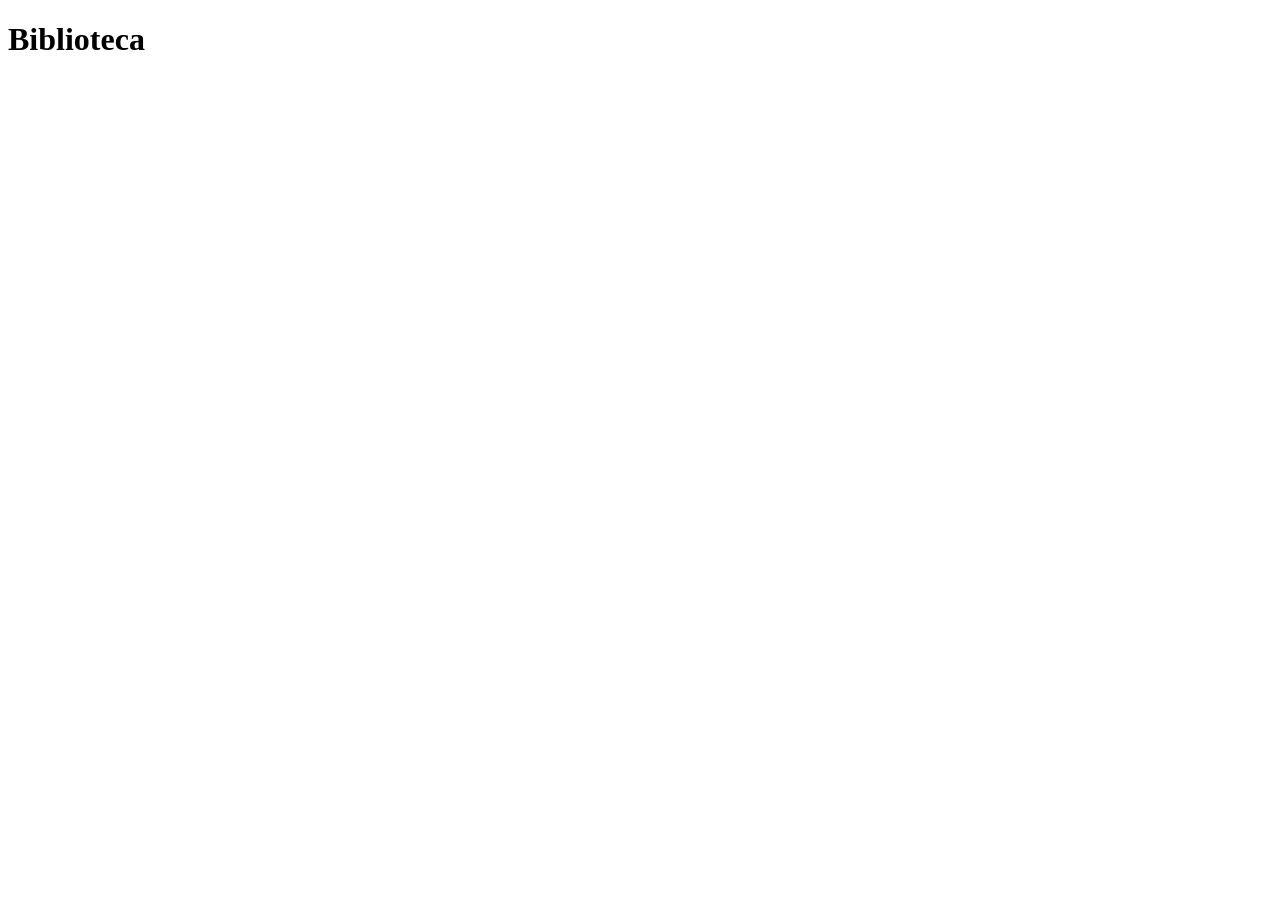
==== public/biblioteca.html @ fd7e072b "Adiciona telas de login e cadastro" ====
<!DOCTYPE html>
<html lang="pt-br">

<head>
    <meta charset="UTF-8">
    <title>Biblioteca</title>
</head>

<body onload="listarLivros()">

    <h1>Biblioteca</h1>
    <div id="container_livros"></div>

    <script>
        function listarLivros() {
            fetch("http://localhost:3333/livros/listar"
            ).then(function (resposta) {
                return resposta.json()
            }).then(function (livros) {
                let container = '';

                for (let i = 0; i < livros.length; i++) {
                    let livro = livros[i];
                    container += `
                        <div class="card-livro">
                            <h3>${livro.titulo}</h3>
                            <p>${livro.autor}</p>

                            <img 
                                id="coracao${livro.idLivro}"
                                src="../img/icon-coracao-vazio.png"
                                onclick="favoritar(${livro.idLivro})"
                                width="100"
                            >
                        </div>`
                }

                container_livros.innerHTML = container
            })

        }


        function favoritar(idLivro) {
            let idUsuario = sessionStorage.ID_USUARIO

            if (idUsuario == undefined || idUsuario == null) {
                alert("Você precisa estar logado para favoritar um livro.");
                window.location = "login.html";
                return;
            }

            fetch("http://localhost:3333/favoritos/favoritar", {
                method: "POST",
                headers: {
                    "Content-Type": "application/json"
                },
                body: JSON.stringify({
                    fkUsuario: idUsuario,
                    fkLivro: idLivro
                })
            }).then(function (resposta) {
                if (resposta.ok) {
                    alert('Livro Favoritado!!!!')
                    document.getElementById("coracao" + idLivro).src =
                        "../img/icon-coracao-cheio.png";
                }
                else {
                    alert("Esse livro já está nos seus favoritos.");
                }
            })

        }
    </script>

</body>

</html>
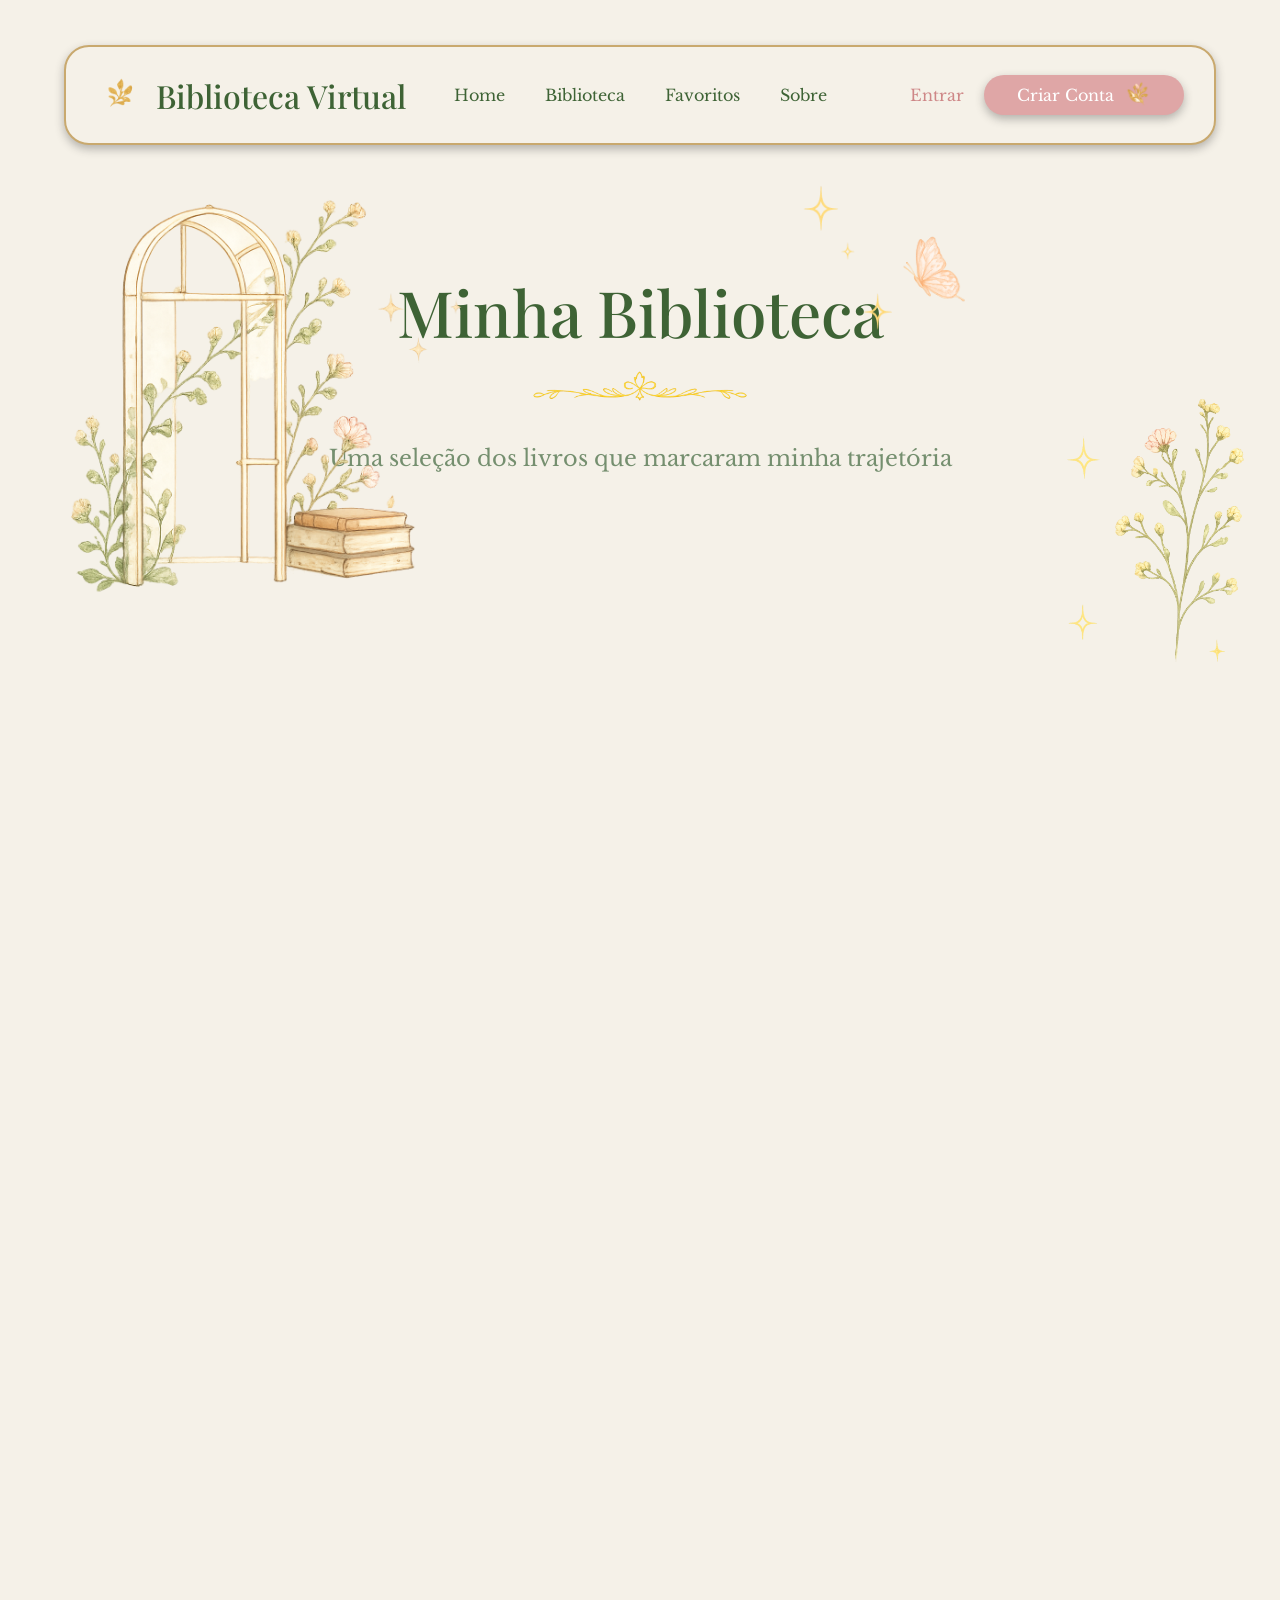
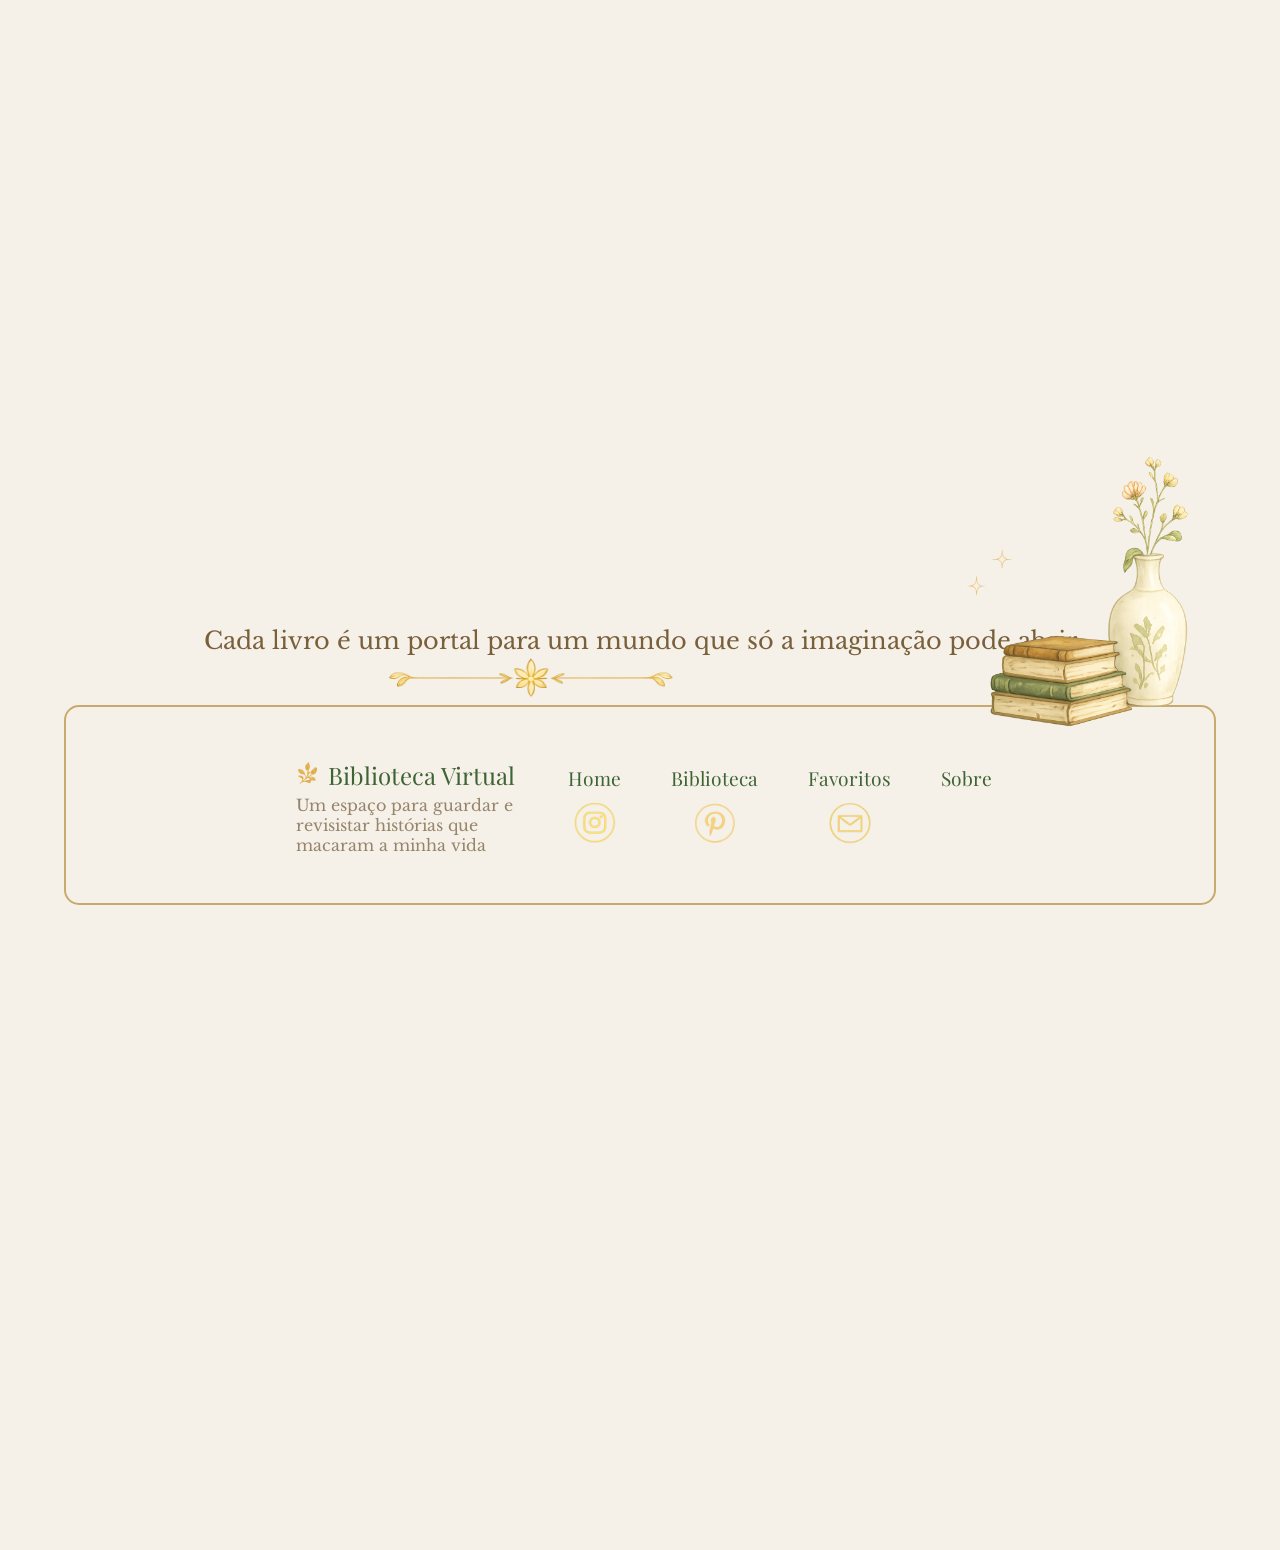
==== commit 0a35f14e: "Atualização 05/05" ====
--- a/public/biblioteca.html
+++ b/public/biblioteca.html
@@ -4,12 +4,90 @@
 <head>
     <meta charset="UTF-8">
     <title>Biblioteca</title>
+    <link rel="stylesheet" href="./estilos/style-biblioteca.css">
+    <link rel="preconnect" href="https://fonts.googleapis.com">
+    <link rel="preconnect" href="https://fonts.gstatic.com" crossorigin>
+    <link
+        href="https://fonts.googleapis.com/css2?family=Libre+Baskerville:wght@400;700&family=Playfair+Display:wght@400;500;600;700&display=swap"
+        rel="stylesheet">
+    <script src="./js/sessao.js"></script>
 </head>
 
-<body onload="listarLivros()">
+<body onload="listarLivros(), Carregar()">
 
-    <h1>Biblioteca</h1>
-    <div id="container_livros"></div>
+    <div class="container">
+        <div class="container-principal">
+            <div class="nav-bar">
+                <div class="elemento-nav-1">
+                    <img src="./img/pin1.png" alt="">
+                    <h1>Biblioteca Virtual</h1>
+                </div>
+                <div class="elemento-nav-2">
+                    <a href="./index.html">Home</a>
+                    <a href="./biblioteca.html">Biblioteca</a>
+                    <a href="./favoritos.html">Favoritos</a>
+                    <a href="./index.html#id_banner">Sobre</a>
+                </div>
+                <div class="elemento-nav-3">
+                    <div id="botoes_deslogado" class="botoes_deslogado">
+                        <a href="./login.html">Entrar</a>
+
+                        <div class="elemento-nav-4">
+                            <button onclick="Redirecionar()" class="botao-criar">
+                                Criar Conta
+                                <img src="./img/pin2.png" alt="">
+                            </button>
+                        </div>
+                    </div>
+                    <button onclick="Sair()" id="btnSair" class="btn-sair">
+                        Sair
+                        <img src="./img/pin2.png" alt="">
+                    </button>
+                </div>
+            </div>
+            <div class="container-hero">
+                <img src="./img/icon-porta.png" alt="" class="banner-biblioteca">
+                <span>Minha Biblioteca</span>
+                <img src="./img/icon-moldura-linha.png" alt="" class="linha-hero-biblioteca">
+                <p>Uma seleção dos livros que marcaram minha trajetória</p>
+                <img src="./img/icon-borboleta-estrela.png" alt="" class="borboleta-hero-biblioteca">
+                <img src="./img/icon-flor-estrela.png" alt="" class="flor-hero-biblioteca">
+            </div>
+            <div id="container_livros" class="container-cards">
+            </div>
+            <div class="footer">
+                <div class="container-texto-footer">
+                    <p>Cada livro é um portal para um mundo que só a imaginação pode abrir</p>
+                    <img src="./img/icon-linha-3.png" alt="" class="linha-footer">
+                    <img src="./img/icon-vaso-livro-footer.png" alt="" class="icon-footer">
+                </div>
+                <div class="container-footer">
+                    <div class="elemento-footer-1">
+                        <div class="elemento-footer-2">
+                            <img src="./img/pin1.png" alt="">
+                            <span>Biblioteca Virtual</span>
+                        </div>
+                        <p>Um espaço para guardar e revisistar histórias que macaram a minha vida</p>
+                    </div>
+                    <div class="elemento-footer-3">
+                        <span>Home</span>
+                        <img src="./img/icon-insta.png" alt="">
+                    </div>
+                    <div class="elemento-footer-4">
+                        <span>Biblioteca</span>
+                        <img src="./img/icon-pinterest.png" alt="">
+                    </div>
+                    <div class="elemento-footer-5">
+                        <span>Favoritos</span>
+                        <img src="./img/icon-email.png" alt="">
+                    </div>
+                    <div class="elemento-footer-6">
+                        <span>Sobre</span>
+                    </div>
+                </div>
+            </div>
+        </div>
+    </div>
 
     <script>
         function listarLivros() {
@@ -21,26 +99,48 @@
 
                 for (let i = 0; i < livros.length; i++) {
                     let livro = livros[i];
-                    container += `
-                        <div class="card-livro">
-                            <h3>${livro.titulo}</h3>
-                            <p>${livro.autor}</p>
-
-                            <img 
-                                id="coracao${livro.idLivro}"
-                                src="../img/icon-coracao-vazio.png"
-                                onclick="favoritar(${livro.idLivro})"
-                                width="100"
-                            >
-                        </div>`
+                    container += `        <div class="cards-biblioteca">
+            <img src="./img/icon-fitinha.png" alt="" class="fitinha-cards">
+            <div class="card-capa">
+                <img src="https://m.media-amazon.com/images/I/71oxE2vkZmL._AC_UF1000,1000_QL80_.jpg" alt="">
+            </div>
+            <div class="card-conteudo">
+                <img src="./img/icon-coracao-vazio.png" alt="" class="coracao-card" id="coracao${livro.idLivro}" onclick="favoritar(${livro.idLivro})">
+                <span class="titulo-card">
+                    ${livro.titulo}
+                </span>
+                <span class="autor-card">
+                    ${livro.autor}
+                </span>
+                <img src="./img/icon-linha-cards.png" alt="" class="linha-card">
+                <button onclick="CarregarPreview()" class="btn-amostra">
+                    <img src="./img/icon-pin3.png" alt="">
+                    Ler amostra
+                </button>
+            </div>
+        </div>
+                `
                 }
 
                 container_livros.innerHTML = container
             })
 
         }
-
-
+        function Carregar() {
+            let id = sessionStorage.ID_USUARIO
+            if (id == undefined || id == null) {
+                btnSair.style.display = "none"
+            }
+            else {
+                botoes_deslogado.style.display = "none"
+            }
+        }
+        function Sair() {
+            limparSessao()
+        }
+        function Redirecionar() {
+            window.location = "./cadastro.html"
+        }
         function favoritar(idLivro) {
             let idUsuario = sessionStorage.ID_USUARIO
 
--- a/public/estilos/style-biblioteca.css
+++ b/public/estilos/style-biblioteca.css
@@ -0,0 +1,454 @@
+* {
+    margin: 0;
+    padding: 0;
+    box-sizing: border-box;
+    text-decoration: none;
+    border: none;
+}
+
+
+.container {
+    width: 100%;
+    min-height: 350vh;
+    background-color: #F5F1E8;
+
+    display: flex;
+    justify-content: center;
+    align-items: flex-start;
+
+    padding-top: 5vh;
+    padding-bottom: 5vh;
+
+    .container-principal {
+        width: 90%;
+        min-height: 335vh;
+        /* background-color: #CE8787; */
+    }
+}
+
+.nav-bar {
+    width: 100%;
+    height: 100px;
+    background-color: #F5F1E8;
+    border-radius: 25px;
+    border: 2px solid #C9A96E;
+    box-shadow: 0px 4px 10px #2f2f2f55;
+    /* position: fixed; */
+
+
+    display: grid;
+    grid-template-columns: 1fr auto 1fr;
+    align-items: center;
+
+    padding: 0 30px;
+
+    .elemento-nav-1 {
+        display: flex;
+        align-items: center;
+        gap: 10px;
+
+        justify-self: start;
+
+        img {
+            width: 50px;
+        }
+
+        h1 {
+            font-family: 'Playfair Display', serif;
+            color: #3E6335;
+            font-weight: 500;
+        }
+    }
+
+    .elemento-nav-2 {
+        display: flex;
+        justify-content: center;
+        align-items: center;
+        gap: 40px;
+
+        justify-self: center;
+
+        a {
+            color: #3E6335;
+            font-size: 1rem;
+            font-family: 'Libre Baskerville', serif;
+        }
+    }
+
+    .elemento-nav-3 {
+        display: flex;
+        gap: 20px;
+        align-items: center;
+        justify-self: end;
+
+        .botoes_deslogado {
+            display: flex;
+            align-items: center;
+            gap: 20px;
+
+            a {
+                color: #CE8787;
+                font-size: 1rem;
+                font-family: 'Libre Baskerville', serif;
+            }
+
+            .botao-criar {
+                width: 200px;
+                height: 40px;
+                background-color: #DFA6A6;
+                border-radius: 50px;
+                border: none;
+
+                display: flex;
+                align-items: center;
+                justify-content: center;
+                gap: 8px;
+
+                color: white;
+                font-size: 1rem;
+                font-family: 'Libre Baskerville', serif;
+
+                box-shadow: 0px 4px 10px #2f2f2f55;
+                cursor: pointer;
+
+                img {
+                    width: 30px;
+                }
+            }
+        }
+    }
+
+    .btn-sair {
+        width: 200px;
+        height: 40px;
+        background-color: #DFA6A6;
+        border-radius: 50px;
+        border: none;
+        padding-left: 20px;
+
+        display: flex;
+        align-items: center;
+        justify-content: center;
+        gap: 8px;
+
+        color: white;
+        font-size: 1rem;
+        font-family: 'Libre Baskerville', serif;
+
+        box-shadow: 0px 4px 10px #2f2f2f55;
+        cursor: pointer;
+
+        img {
+            width: 30px;
+        }
+    }
+}
+
+.container-hero {
+    width: 100%;
+    height: 500px;
+    display: flex;
+    align-items: center;
+    flex-direction: column;
+    justify-content: center;
+    position: relative;
+
+    img {
+        width: 50px;
+    }
+
+    .banner-biblioteca {
+        width: 470px;
+        position: absolute;
+        left: -5px;
+    }
+
+    .flor-hero-biblioteca {
+        width: 280px;
+        position: absolute;
+        top: 180px;
+        right: -50px;
+    }
+
+    .borboleta-hero-biblioteca {
+        position: absolute;
+        width: 340px;
+        top: 0px;
+        right: 170px;
+    }
+
+    span {
+        color: #3E6335;
+        font-size: 4rem;
+        font-weight: 500;
+        font-family: 'Playfair Display', serif;
+        margin-bottom: 90px;
+    }
+
+    .linha-hero-biblioteca {
+        width: 240px;
+        position: absolute;
+        /* background-color: #866ec9; */
+    }
+
+    p {
+        color: #758F6F;
+        font-size: 1.4rem;
+        font-family: 'Libre Baskerville', serif;
+        font-weight: 400;
+        margin-bottom: 50px;
+    }
+}
+
+
+.container-cards {
+    width: 100%;
+    height: 1400px;
+    display: grid;
+    grid-template-columns: repeat(3, 1fr);
+    gap: 40px;
+    /* background-color: #583D19; */
+
+    .cards-biblioteca {
+        width: 400px;
+        height: 280px;
+        background-color: #F5F1E8;
+        border-radius: 8px;
+        border: 2px solid #C9A96E;
+        position: relative;
+        display: flex;
+        justify-content: center;
+        align-items: center;
+        gap: 25px;
+
+        img {
+            width: 50px;
+        }
+
+        .fitinha-cards {
+            position: absolute;
+            width: 160px;
+            top: -55px;
+        }
+
+        .card-capa {
+            width: 140px;
+            height: 200px;
+            border-radius: 8px;
+            margin-right: 10px;
+
+            img {
+                border-radius: 8px;
+                width: 100%;
+                height: 100%;
+            }
+        }
+
+        .card-conteudo {
+            width: 170px;
+            height: 200px;
+            display: flex;
+            flex-direction: column;
+            justify-content: space-between;
+            position: relative;
+
+            .coracao-card {
+                position: absolute;
+                width: 205px;
+                /* background-color: #6ec9bb; */
+                top: -65px;
+                left: 55px;
+            }
+
+            .titulo-card {
+                width: 130px;
+                margin-left: 20px;
+                color: #583D19;
+                font-size: 1rem;
+                font-family: 'Libre Baskerville', serif;
+                margin-top: 20px;
+
+            }
+
+            .autor-card {
+                margin-bottom: 35px;
+                margin-left: 20px;
+                color: #97846B;
+                font-size: 0.80rem;
+                font-family: 'Libre Baskerville', serif;
+            }
+
+            .linha-card {
+                position: absolute;
+                width: 290px;
+                top: 35px;
+                right: -64px;
+
+            }
+
+            .btn-amostra {
+                width: 170px;
+                height: 50px;
+                background-color: #F5F1E8;
+                border: 1px solid #C9A96E;
+                border-radius: 8px;
+                color: #3E6335;
+                font-size: 0.95rem;
+                font-family: 'Libre Baskerville', serif;
+
+                img {
+                    position: absolute;
+                    top: 145px;
+                    right: 100px;
+                    width: 90px;
+                }
+            }
+        }
+    }
+}
+
+.footer {
+    /* margin-top: 80px; */
+    width: 100%;
+    height: 460px;
+    display: flex;
+    flex-direction: column;
+    justify-content: flex-end;
+    align-items: center;
+    /* background-color: #C9A96E; */
+
+    img {
+        width: 50px;
+    }
+
+    .container-texto-footer {
+        width: 100%;
+        text-align: center;
+        position: relative;
+
+        p {
+            color: #7A5F3B;
+            font-size: 1.5rem;
+            font-family: 'Libre Baskerville', serif;
+            margin-bottom: 50px;
+        }
+
+        .linha-footer {
+            position: absolute;
+            width: 350px;
+            top: -60px;
+            right: 510px;
+            /* z-index: 5; */
+        }
+
+        .icon-footer {
+            position: absolute;
+            width: 470px;
+            top: -195px;
+            right: -76px;
+            /* background-color: #CE8787; */
+            /* z-index: 5; */
+        }
+
+    }
+
+    .container-footer {
+        width: 100%;
+        height: 200px;
+        background-color: #F5F1E8;
+        border: 2px solid #C9A96E;
+        border-radius: 15px;
+        display: flex;
+        align-items: center;
+        justify-content: center;
+
+        span {
+            color: #3E6335;
+            font-family: 'Playfair Display', serif;
+            font-size: 1.2rem;
+        }
+
+        .elemento-footer-1 {
+            width: 230px;
+            display: flex;
+            flex-direction: column;
+            /* background-color: #CE8787; */
+
+            .elemento-footer-2 {
+                display: flex;
+                align-items: center;
+
+                img {
+                    width: 40px;
+                }
+
+                span {
+                    color: #3E6335;
+                    font-family: 'Playfair Display', serif;
+                    font-size: 1.5rem;
+                }
+            }
+
+            p {
+                color: #97846B;
+                font-family: 'Libre Baskerville', serif;
+                font-size: 1rem;
+                margin-left: 8px;
+            }
+        }
+
+        .elemento-footer-3 {
+            display: flex;
+            flex-direction: column;
+            justify-content: center;
+            align-items: center;
+            margin-left: 50px;
+            position: relative;
+            margin-bottom: 55px;
+
+            img {
+                width: 55px;
+                position: absolute;
+                bottom: -60px;
+            }
+        }
+
+        .elemento-footer-4 {
+            display: flex;
+            flex-direction: column;
+            justify-content: center;
+            align-items: center;
+            margin-left: 50px;
+            position: relative;
+            margin-bottom: 55px;
+
+            img {
+                width: 157px;
+                position: absolute;
+                bottom: -87px;
+            }
+        }
+
+        .elemento-footer-5 {
+            display: flex;
+            flex-direction: column;
+            justify-content: center;
+            align-items: center;
+            margin-left: 50px;
+            position: relative;
+            margin-bottom: 55px;
+
+            img {
+                width: 140px;
+                position: absolute;
+                bottom: -81px;
+            }
+        }
+
+        .elemento-footer-6 {
+
+            margin-left: 50px;
+            margin-bottom: 55px;
+        }
+    }
+}
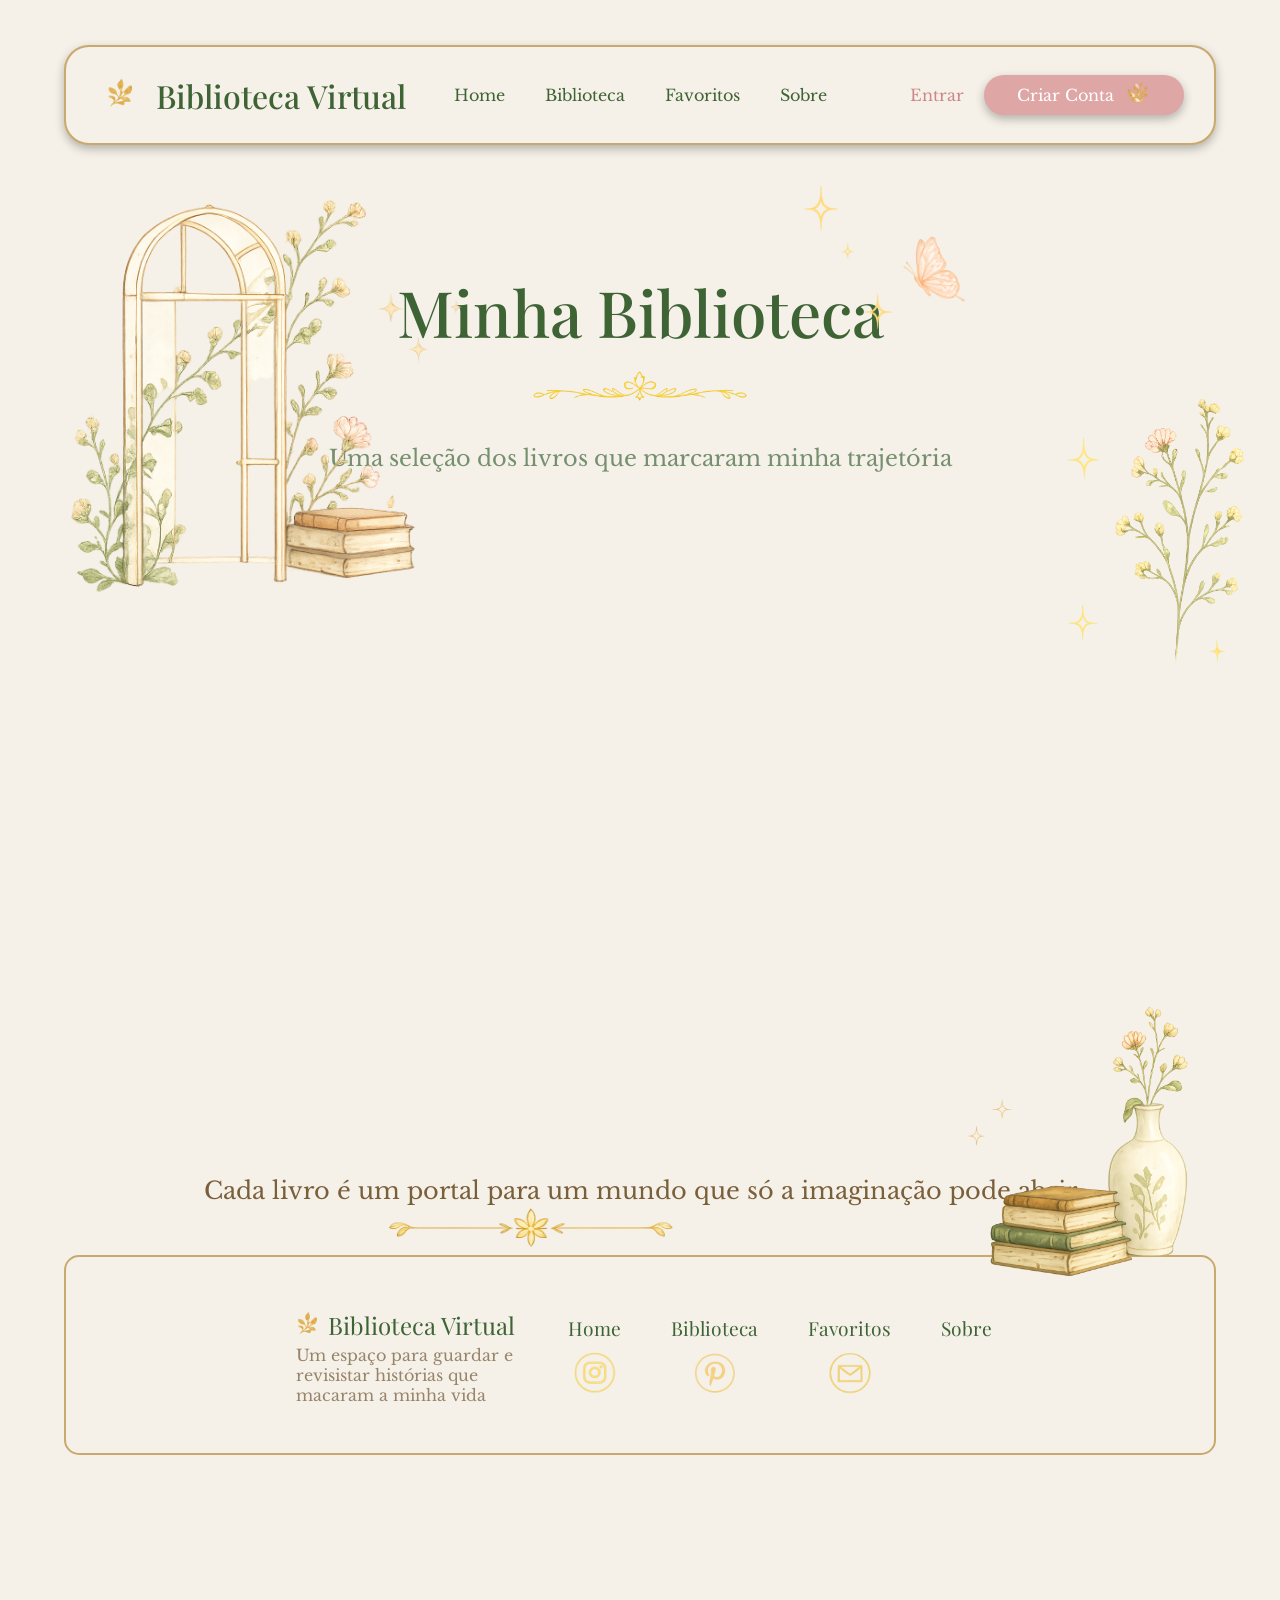
==== commit 1dcf35d5: "Alterações: 08/05" ====
--- a/public/biblioteca.html
+++ b/public/biblioteca.html
@@ -29,7 +29,7 @@
                     <a href="./index.html#id_banner">Sobre</a>
                 </div>
                 <div class="elemento-nav-3">
-                    <div id="botoes_deslogado" class="botoes_deslogado">
+                    <div style="display: none;" id="botoes_deslogado" class="botoes_deslogado">
                         <a href="./login.html">Entrar</a>
 
                         <div class="elemento-nav-4">
@@ -39,7 +39,7 @@
                             </button>
                         </div>
                     </div>
-                    <button onclick="Sair()" id="btnSair" class="btn-sair">
+                    <button style="display: none;" onclick="Sair()" id="btnSair" class="btn-sair">
                         Sair
                         <img src="./img/pin2.png" alt="">
                     </button>
@@ -88,7 +88,6 @@
             </div>
         </div>
     </div>
-
     <script>
         function listarLivros() {
             fetch("http://localhost:3333/livros/listar"
@@ -102,7 +101,7 @@
                     container += `        <div class="cards-biblioteca">
             <img src="./img/icon-fitinha.png" alt="" class="fitinha-cards">
             <div class="card-capa">
-                <img src="https://m.media-amazon.com/images/I/71oxE2vkZmL._AC_UF1000,1000_QL80_.jpg" alt="">
+                <img src="./img/capa/${livro.imagem}" alt="">
             </div>
             <div class="card-conteudo">
                 <img src="./img/icon-coracao-vazio.png" alt="" class="coracao-card" id="coracao${livro.idLivro}" onclick="favoritar(${livro.idLivro})">
@@ -129,10 +128,10 @@
         function Carregar() {
             let id = sessionStorage.ID_USUARIO
             if (id == undefined || id == null) {
-                btnSair.style.display = "none"
+                botoes_deslogado.style.display = "flex"
             }
             else {
-                botoes_deslogado.style.display = "none"
+                btnSair.style.display = "flex"
             }
         }
         function Sair() {
--- a/public/estilos/style-biblioteca.css
+++ b/public/estilos/style-biblioteca.css
@@ -9,7 +9,7 @@
 
 .container {
     width: 100%;
-    min-height: 350vh;
+    min-height: 180vh;
     background-color: #F5F1E8;
 
     display: flex;
@@ -21,7 +21,7 @@
 
     .container-principal {
         width: 90%;
-        min-height: 335vh;
+        min-height: 165vh;
         /* background-color: #CE8787; */
     }
 }
@@ -203,7 +203,7 @@
 
 .container-cards {
     width: 100%;
-    height: 1400px;
+    min-height: 350px;
     display: grid;
     grid-template-columns: repeat(3, 1fr);
     gap: 40px;
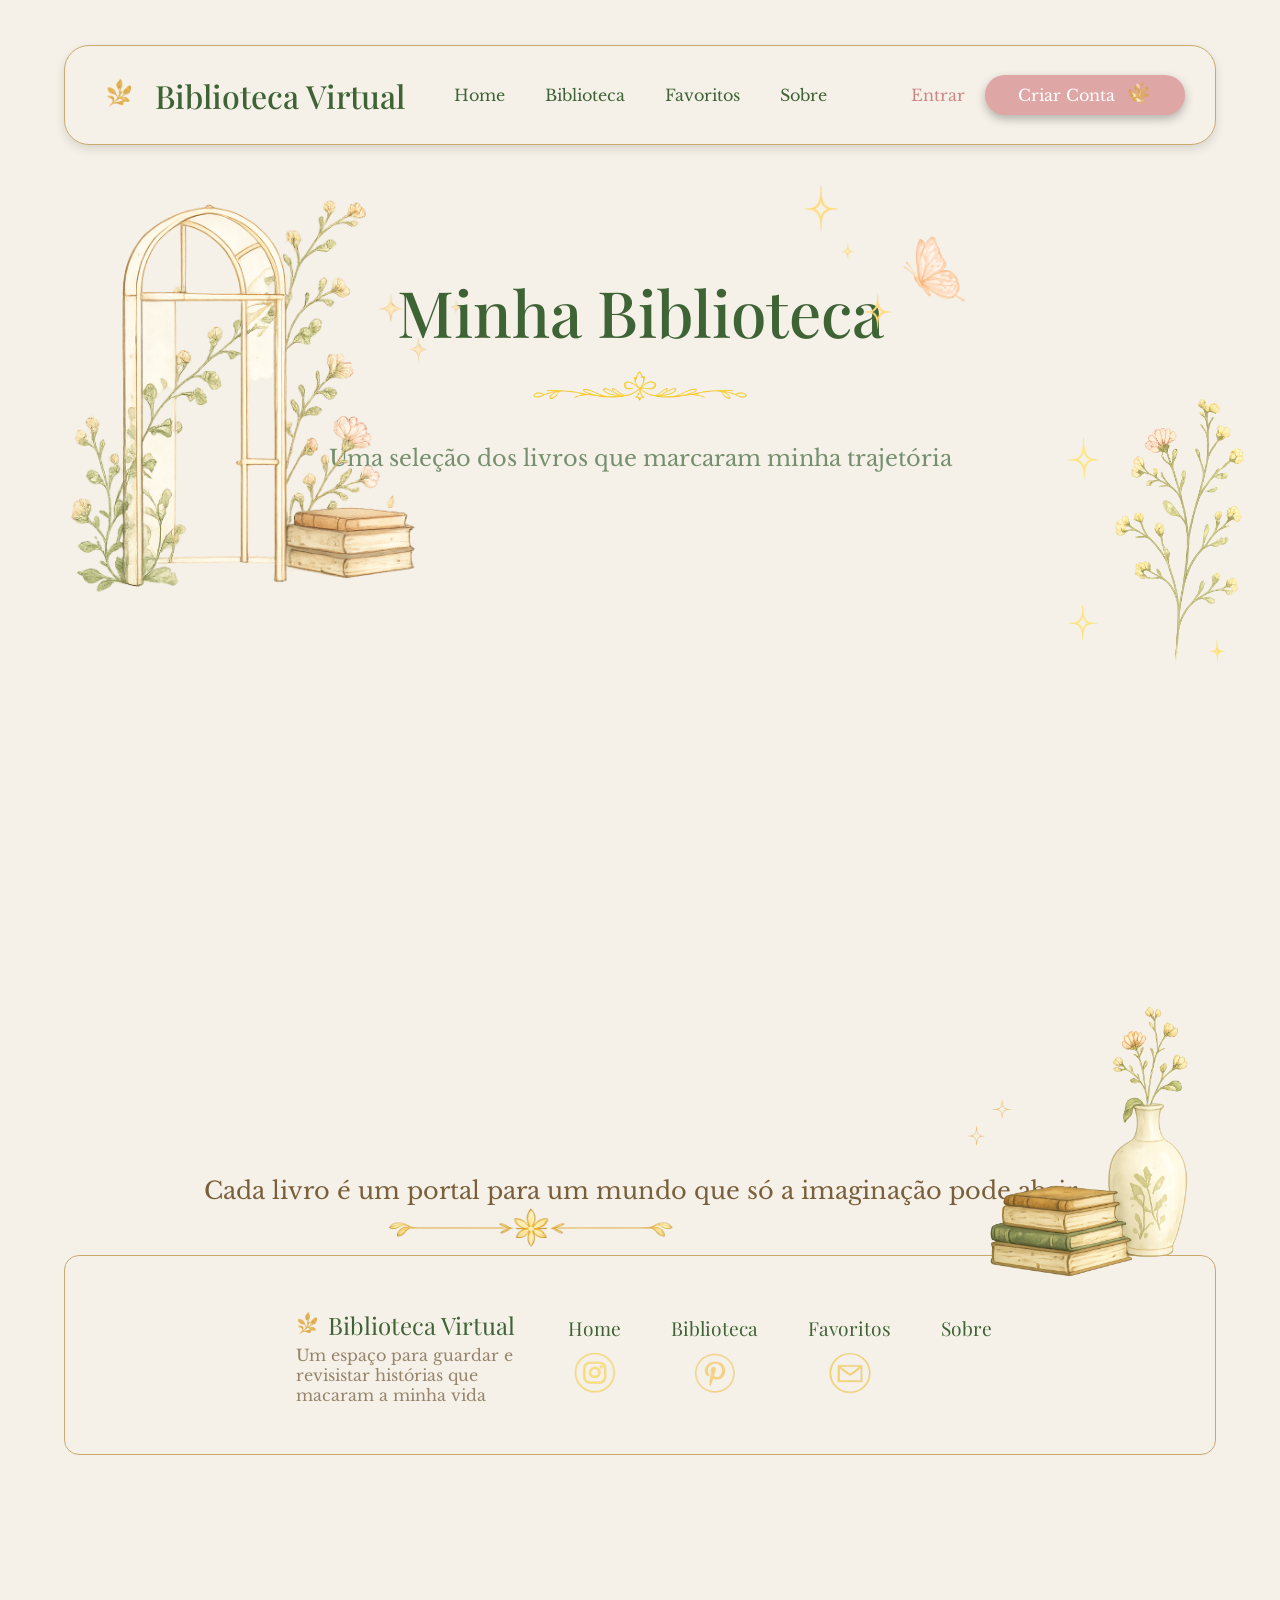
==== commit bf6d5e35: "Atualizando 22/05" ====
--- a/public/biblioteca.html
+++ b/public/biblioteca.html
@@ -4,6 +4,7 @@
 <head>
     <meta charset="UTF-8">
     <title>Biblioteca</title>
+    <link rel="shortcut icon" href="./img/icon-gatinho.png" type="image/x-icon">
     <link rel="stylesheet" href="./estilos/style-biblioteca.css">
     <link rel="preconnect" href="https://fonts.googleapis.com">
     <link rel="preconnect" href="https://fonts.gstatic.com" crossorigin>
@@ -88,6 +89,7 @@
             </div>
         </div>
     </div>
+    </div>
     <script>
         function listarLivros() {
             fetch("http://localhost:3333/livros/listar"
@@ -112,9 +114,9 @@
                     ${livro.autor}
                 </span>
                 <img src="./img/icon-linha-cards.png" alt="" class="linha-card">
-                <button onclick="CarregarPreview()" class="btn-amostra">
+                <button onclick="RedirecionarDetalhes(${livro.idLivro})" class="btn-amostra">
                     <img src="./img/icon-pin3.png" alt="">
-                    Ler amostra
+                    Detalhes
                 </button>
             </div>
         </div>
@@ -131,6 +133,7 @@
                 botoes_deslogado.style.display = "flex"
             }
             else {
+                dash_btn.style.display = "flex"
                 btnSair.style.display = "flex"
             }
         }
@@ -139,6 +142,11 @@
         }
         function Redirecionar() {
             window.location = "./cadastro.html"
+        }
+        function RedirecionarDetalhes(id) {
+            console.log()
+            sessionStorage.setItem("ID_LIVRO", id);
+            window.location = "./detalhes.html";
         }
         function favoritar(idLivro) {
             let idUsuario = sessionStorage.ID_USUARIO
--- a/public/estilos/style-biblioteca.css
+++ b/public/estilos/style-biblioteca.css
@@ -31,8 +31,8 @@
     height: 100px;
     background-color: #F5F1E8;
     border-radius: 25px;
-    border: 2px solid #C9A96E;
-    box-shadow: 0px 4px 10px #2f2f2f55;
+    border: 1px solid #C9A96E;
+    box-shadow: 0px 4px 10px #2f2f2f24;
     /* position: fixed; */
 
 
@@ -232,9 +232,10 @@
         }
 
         .card-capa {
-            width: 140px;
+            width: 130px;
             height: 200px;
             border-radius: 8px;
+            border: 1px solid #C9A96E;
             margin-right: 10px;
 
             img {
@@ -295,6 +296,7 @@
                 color: #3E6335;
                 font-size: 0.95rem;
                 font-family: 'Libre Baskerville', serif;
+                cursor: pointer;
 
                 img {
                     position: absolute;
@@ -302,6 +304,286 @@
                     right: 100px;
                     width: 90px;
                 }
+            }
+        }
+    }
+}
+
+.container-detalhes {
+    width: 100%;
+    position: relative;
+    height: 550px;
+    background-color: #F5F1E8;
+    border-radius: 25px;
+    border: 1px solid #C9A96E;
+    margin-top: 50px;
+    display: flex;
+    align-items: center;
+    justify-content: center;
+    margin-bottom: 20px;
+
+    .btn-voltar-biblioteca {
+        position: absolute;
+        background-color: #F5F1E8;
+        display: flex;
+        justify-content: flex-start;
+        top: 15px;
+        left: 15px;
+        width: 235px;
+        height: 50px;
+        align-items: center;
+        /* border: 1px solid #C9A96E; */
+        border-radius: 10px;
+
+        a {
+            padding-left: 13px;
+            text-align: center;
+            color: #3E6335;
+            font-family: 'Libre Baskerville', serif;
+            font-size: 1rem;
+        }
+        img{
+            padding-left: 18px;
+        }
+    }
+
+    /* .flor {
+        position: absolute;
+        width: 230px;
+        left: -42px;
+        top: 220px;
+    } */
+    .flor {
+        position: absolute;
+        width: 220px;
+        left: -5px;
+        top: 220px;
+    }
+    
+
+    .flor-2 {
+        position: absolute;
+        width: 280px;
+        right: -60px;
+        top: 370px;
+    }
+
+    .borboleta {
+        width: 300px;
+        position: absolute;
+        top: -15px;
+        right: -35px;
+
+    }
+
+    .container-informacoes {
+        width: 35%;
+        height: 90%;
+        display: flex;
+        justify-content: space-evenly;
+        align-items: center;
+        flex-direction: column;
+        /* background-color: #DFA6A6; */
+        position: relative;
+
+        .elemente-info-1 {
+            position: relative;
+            display: flex;
+            flex-direction: column;
+            justify-content: center;
+            /* background-color: #583D19; */
+
+            .titulo {
+                font-family: 'Playfair Display', serif;
+                color: #3E6335;
+                font-size: 2.1rem;
+                width: 350px;
+                text-align: center;
+                /* background-color: #583D19; */
+                font-weight: 500;
+            }
+
+            .linha-coracao {
+                position: absolute;
+                top: -25px;
+                left: 35px;
+                width: 280px;
+            }
+
+            .autor {
+                color: #3E6335;
+                font-size: 1rem;
+                font-family: 'Libre Baskerville', serif;
+                margin-top: 60px;
+                text-align: center;
+            }
+        }
+
+        .elemento-info-2 {
+            display: flex;
+            flex-direction: column;
+            /* background-color: #583D19; */
+            height: 150px;
+            justify-content: space-between;
+            width: 280px;
+            /* margin-bottom: 70px; */
+
+            img {
+                width: 50px;
+                position: absolute;
+
+            }
+
+            .elemento-info-3 {
+                display: flex;
+                align-items: center;
+                gap: 20px;
+
+
+                .icon-pessoinha {
+                    /* position: absolute; */
+                    bottom: 193px;
+                    /* width: 50px; */
+                }
+
+                .icon-livrozinho {
+                    /* position: absolute; */
+                    bottom: 131px;
+                    /* width: 50px; */
+                }
+
+                .icon-florzinha {
+                    width: 65px;
+                    bottom: 33px;
+                    right: 323px;
+
+                }
+
+                .autor {
+                    font-family: 'Playfair Display', serif;
+                    color: #3E6335;
+                    font-size: 1.2rem;
+                    margin-left: 50px;
+                    width: 70px;
+                }
+
+                .genero {
+                    font-family: 'Playfair Display', serif;
+                    color: #3E6335;
+                    font-size: 1.2rem;
+                    margin-left: 50px;
+                    width: 70px;
+                }
+
+                .nota {
+                    font-family: 'Playfair Display', serif;
+                    color: #3E6335;
+                    font-size: 1.2rem;
+                    margin-left: 50px;
+                    width: 70px;
+                }
+
+                .elemento-info-4 {
+                    color: #7A5F3B;
+                    font-size: 1rem;
+                    font-family: 'Libre Baskerville', serif;
+                }
+
+            }
+        }
+    }
+
+
+    .container-conteudo {
+        width: 45%;
+        height: 90%;
+        /* background-color: #758F6F; */
+        border-left: 1px solid #C9A96E;
+        display: flex;
+        flex-direction: column;
+
+        .elemento-conteudo-1 {
+            margin-top: 10px;
+            margin-left: 40px;
+            display: flex;
+            align-items: center;
+
+            .titulo {
+                font-family: 'Playfair Display', serif;
+                color: #3E6335;
+                font-size: 1.5rem;
+                font-weight: 500;
+            }
+
+            img {
+                width: 40px;
+            }
+
+        }
+
+        .elemento-conteudo-2 {
+            margin-top: 40px;
+            margin-left: 40px;
+            display: flex;
+            align-items: center;
+
+            .titulo {
+                font-family: 'Playfair Display', serif;
+                color: #3E6335;
+                font-size: 1.5rem;
+                font-weight: 500;
+            }
+
+            img {
+                width: 40px;
+            }
+
+        }
+
+        .conteudo-sinopse {
+            margin-top: 10px;
+            background-color: #F5F1E8;
+            width: 90%;
+            height: 180px;
+            margin-left: 50px;
+            border-radius: 15px;
+            border: 1px solid #C9A96E;
+            /* text-align: center; */
+
+            display: flex;
+            align-items: center;
+            justify-content: center;
+
+            span {
+                width: 90%;
+                color: #583D19;
+                /* text-align: center; */
+                font-size: 1rem;
+                font-family: 'Libre Baskerville', serif;
+
+            }
+
+        }
+
+        .conteudo-resenha {
+            margin-top: 10px;
+            background-color: #F5F1E8;
+            width: 90%;
+            height: 150px;
+            margin-left: 50px;
+            border-radius: 15px;
+            border: 1px solid #C9A96E;
+            display: flex;
+            align-items: center;
+            justify-content: center;
+
+            span {
+                width: 90%;
+                color: #583D19;
+                /* text-align: center; */
+                font-size: 1rem;
+                font-family: 'Libre Baskerville', serif;
+
             }
         }
     }
@@ -356,7 +638,7 @@
         width: 100%;
         height: 200px;
         background-color: #F5F1E8;
-        border: 2px solid #C9A96E;
+        border: 1px solid #C9A96E;
         border-radius: 15px;
         display: flex;
         align-items: center;
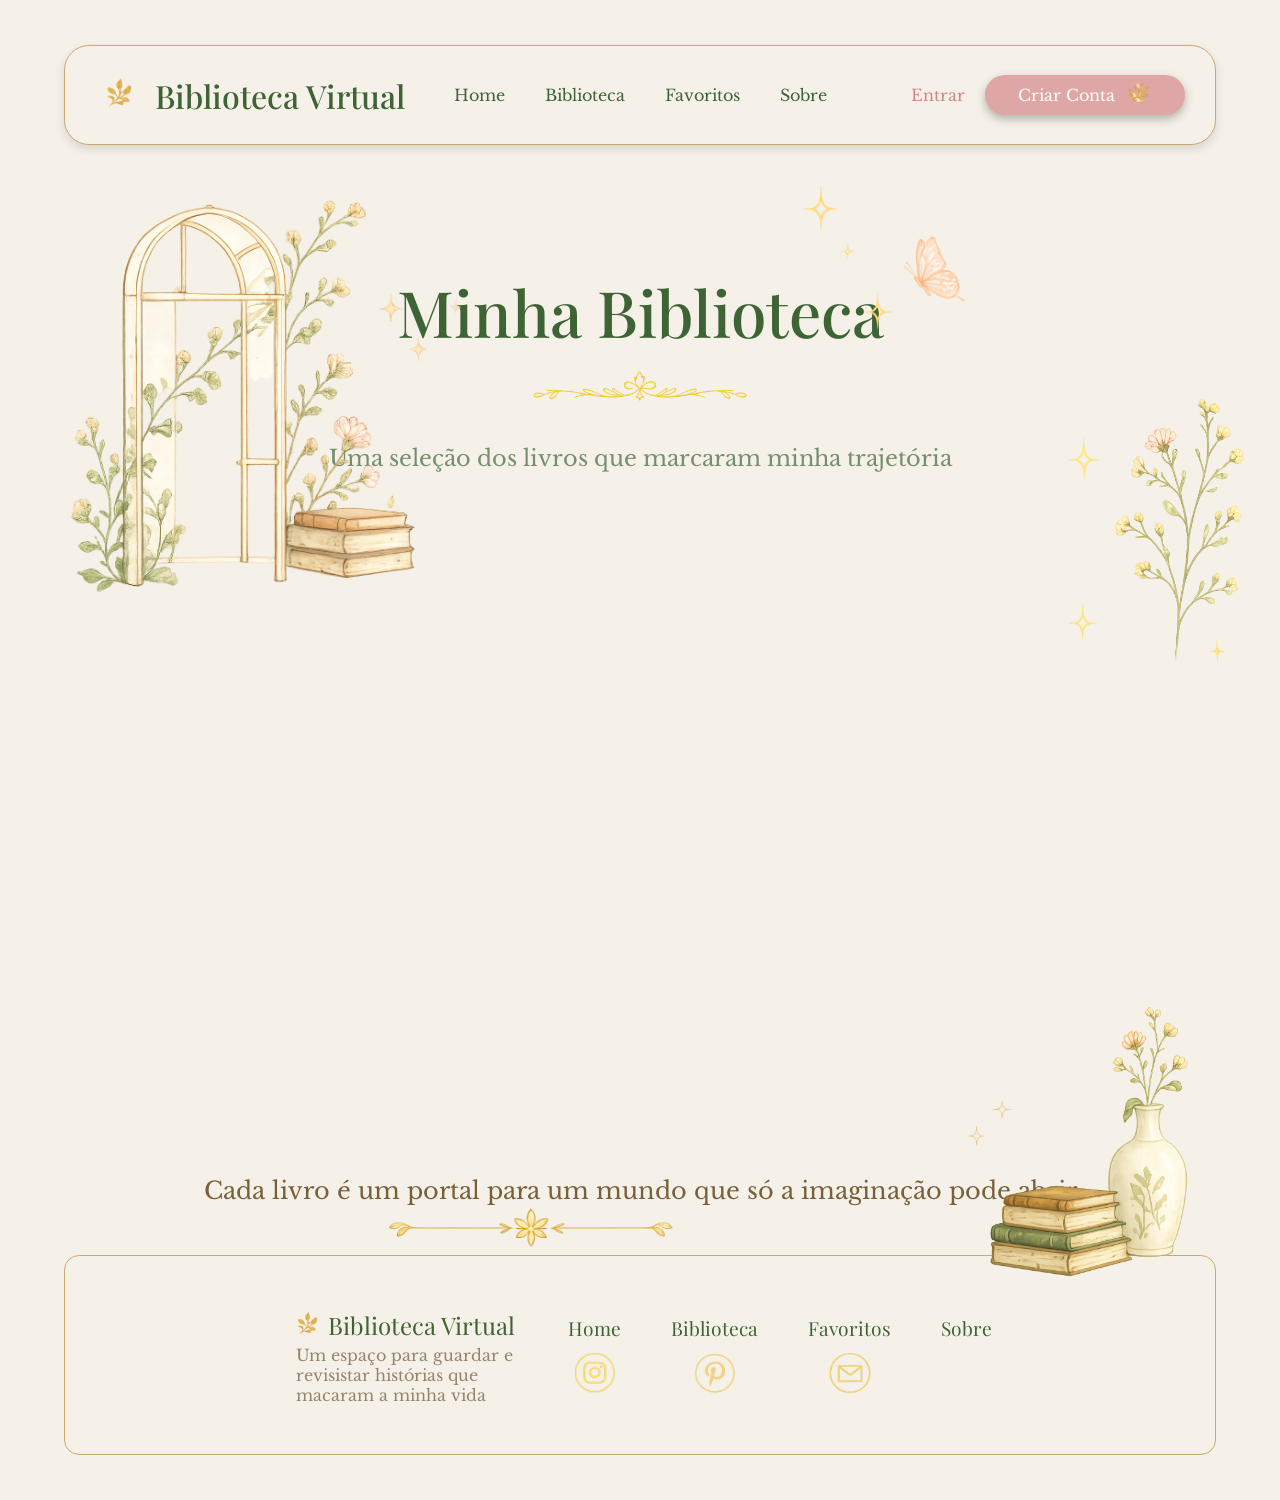
==== commit d45c76be: "Atualização 28/05" ====
--- a/public/biblioteca.html
+++ b/public/biblioteca.html
@@ -28,6 +28,7 @@
                     <a href="./biblioteca.html">Biblioteca</a>
                     <a href="./favoritos.html">Favoritos</a>
                     <a href="./index.html#id_banner">Sobre</a>
+                    <a href="./dashboard.html" id="dash_btn" style="display: none;">Dashboard</a>
                 </div>
                 <div class="elemento-nav-3">
                     <div style="display: none;" id="botoes_deslogado" class="botoes_deslogado">
@@ -90,6 +91,7 @@
         </div>
     </div>
     </div>
+    <!--     
     <script>
         function listarLivros() {
             fetch("http://localhost:3333/livros/listar"
@@ -114,15 +116,15 @@
                     ${livro.autor}
                 </span>
                 <img src="./img/icon-linha-cards.png" alt="" class="linha-card">
-                <button onclick="RedirecionarDetalhes(${livro.idLivro})" class="btn-amostra">
-                    <img src="./img/icon-pin3.png" alt="">
-                    Detalhes
-                </button>
-            </div>
-        </div>
-                `
+                    <button onclick="RedirecionarDetalhes(${livro.idLivro})" class="btn-amostra">
+                        Detalhes
+                    </button>
+                    </div>
+                </div>
+                    `
                 }
-
+                
+                // <img src="./img/icon-pin3.png">
                 container_livros.innerHTML = container
             })
 
@@ -144,7 +146,7 @@
             window.location = "./cadastro.html"
         }
         function RedirecionarDetalhes(id) {
-            console.log()
+            console.log(id)
             sessionStorage.setItem("ID_LIVRO", id);
             window.location = "./detalhes.html";
         }
@@ -178,8 +180,142 @@
             })
 
         }
-    </script>
-
+    </script> -->
+
+    <script>
+        function listarLivros() {
+            let idUsuario = sessionStorage.ID_USUARIO;
+            let listaFavoritos = [];
+
+            if (idUsuario != undefined && idUsuario != null) {
+                fetch(`http://localhost:3333/favoritos/listar/${idUsuario}`)
+                    .then(function (resposta) {
+                        return resposta.json();
+                    })
+                    .then(function (favoritos) {
+                        listaFavoritos = favoritos;
+                        carregarLivros(listaFavoritos);
+                    });
+            } else {
+                carregarLivros(listaFavoritos);
+            }
+        }
+
+        function carregarLivros(listaFavoritos) {
+            fetch("http://localhost:3333/livros/listar")
+                .then(function (resposta) {
+                    return resposta.json();
+                })
+                .then(function (livros) {
+                    let container = '';
+
+                    for (let i = 0; i < livros.length; i++) {
+                        let livro = livros[i];
+                        let coracao = "./img/icon-coracao-vazio.png";
+                        let classeCoracao = "coracao-card";
+                        for (let j = 0; j < listaFavoritos.length; j++) {
+                            if (listaFavoritos[j].idLivro == livro.idLivro) {
+                                coracao = "./img/icon-coracao-cheio.png";
+                                classeCoracao = "coracao-card-2";
+                            }
+                        }
+
+                        container += `
+                        <div class="cards-biblioteca">
+                            <img src="./img/icon-fitinha.png" alt="" class="fitinha-cards">
+
+                            <div class="card-capa">
+                                <img src="./img/capa/${livro.imagem}" alt="">
+                            </div>
+
+                            <div class="card-conteudo" id="card_conteudo">
+                                <img 
+                                    src="${coracao}" 
+                                    alt="" 
+                                    class="${classeCoracao}"
+                                    id="coracao${livro.idLivro}" 
+                                    onclick="favoritar(${livro.idLivro})"
+                                >
+
+                                <span class="titulo-card">
+                                    ${livro.titulo}
+                                </span>
+
+                                <span class="autor-card">
+                                    ${livro.autor}
+                                </span>
+
+                                <img src="./img/icon-linha-cards.png" alt="" class="linha-card">
+
+                                <button onclick="RedirecionarDetalhes(${livro.idLivro})" class="btn-amostra">
+                                    Detalhes
+                                </button>
+                            </div>
+                        </div>
+                    `;
+                    }
+
+                    container_livros.innerHTML = container;
+                });
+        }
+        function Carregar() {
+            let id = sessionStorage.ID_USUARIO;
+
+            if (id == undefined || id == null) {
+                botoes_deslogado.style.display = "flex";
+            } else {
+                dash_btn.style.display = "flex";
+                btnSair.style.display = "flex";
+            }
+        }
+
+        function Sair() {
+            limparSessao();
+        }
+
+        function Redirecionar() {
+            window.location = "./cadastro.html";
+        }
+
+        function RedirecionarDetalhes(id) {
+            console.log(id);
+            sessionStorage.setItem("ID_LIVRO", id);
+            window.location = "./detalhes.html";
+        }
+
+        function favoritar(idLivro) {
+            let idUsuario = sessionStorage.ID_USUARIO;
+
+            if (idUsuario == undefined || idUsuario == null) {
+                alert("Você precisa estar logado para favoritar um livro.");
+                window.location = "login.html";
+                return;
+            }
+
+            fetch("http://localhost:3333/favoritos/favoritar", {
+                method: "POST",
+                headers: {
+                    "Content-Type": "application/json"
+                },
+                body: JSON.stringify({
+                    fkUsuario: idUsuario,
+                    fkLivro: idLivro
+                })
+            })
+                .then(function (resposta) {
+                    if (resposta.ok) {
+                        // alert("Livro Favoritado!!!!");
+
+                        let coracao = document.getElementById("coracao" + idLivro);
+
+                        coracao.src = "./img/icon-coracao-cheio.png";
+                        coracao.className = "coracao-card-2";
+                    } else {
+                        alert("Esse livro já está nos seus favoritos.");
+                    }
+                });
+        }   </script>
+    <!-- <img src="" alt="" width=""> -->
 </body>
 
 </html>
--- a/public/estilos/style-biblioteca.css
+++ b/public/estilos/style-biblioteca.css
@@ -9,7 +9,7 @@
 
 .container {
     width: 100%;
-    min-height: 180vh;
+    min-height: 100vh;
     background-color: #F5F1E8;
 
     display: flex;
@@ -21,7 +21,9 @@
 
     .container-principal {
         width: 90%;
-        min-height: 165vh;
+        min-height: 100vh;
+        display: flex;
+        flex-direction: column;
         /* background-color: #CE8787; */
     }
 }
@@ -214,11 +216,12 @@
         height: 280px;
         background-color: #F5F1E8;
         border-radius: 8px;
-        border: 2px solid #C9A96E;
+        border: 1px solid #C9A96E;
         position: relative;
         display: flex;
         justify-content: center;
         align-items: center;
+        box-shadow: 0 4px 10px #00000023;
         gap: 25px;
 
         img {
@@ -259,6 +262,14 @@
                 /* background-color: #6ec9bb; */
                 top: -65px;
                 left: 55px;
+            }
+
+            .coracao-card-2 {
+                position: absolute;
+                width: 180px;
+                /* background-color: #6ec9bb; */
+                top: -55px;
+                left: 70px;
             }
 
             .titulo-card {
@@ -297,12 +308,15 @@
                 font-size: 0.95rem;
                 font-family: 'Libre Baskerville', serif;
                 cursor: pointer;
+                position: relative;
+                z-index: 10;
 
                 img {
                     position: absolute;
                     top: 145px;
                     right: 100px;
                     width: 90px;
+                    cursor: pointer;
                 }
             }
         }
@@ -342,7 +356,8 @@
             font-family: 'Libre Baskerville', serif;
             font-size: 1rem;
         }
-        img{
+
+        img {
             padding-left: 18px;
         }
     }
@@ -359,7 +374,7 @@
         left: -5px;
         top: 220px;
     }
-    
+
 
     .flor-2 {
         position: absolute;
@@ -590,7 +605,7 @@
 }
 
 .footer {
-    /* margin-top: 80px; */
+    margin-top: auto;
     width: 100%;
     height: 460px;
     display: flex;
